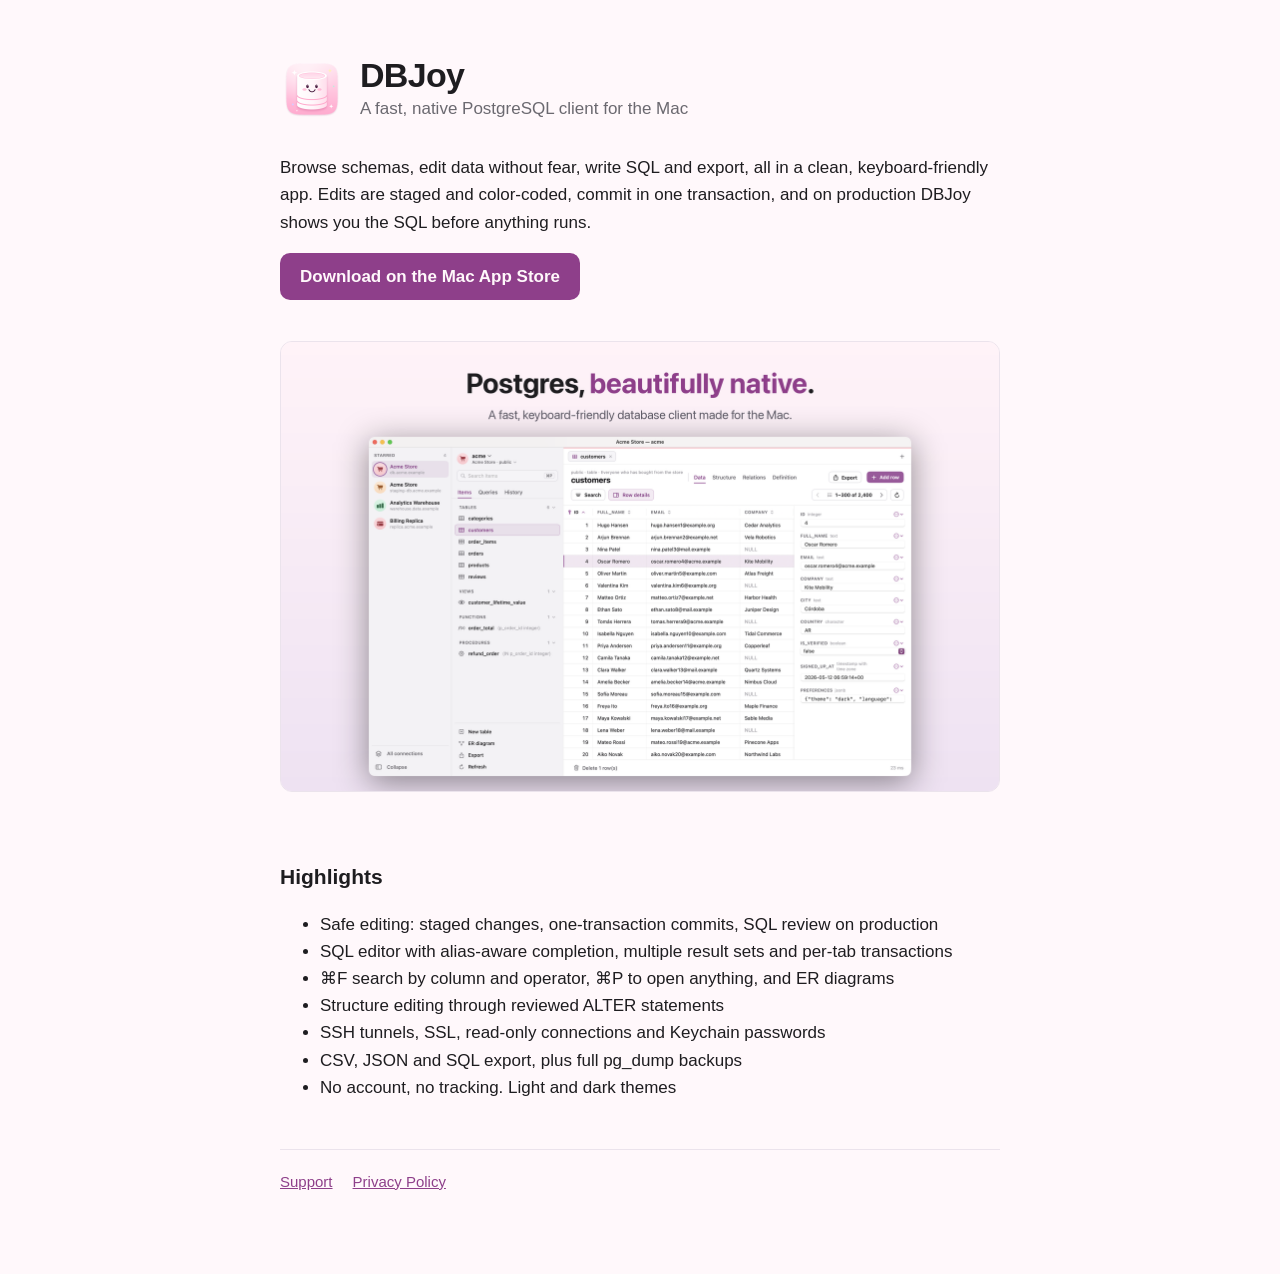
==== appstore/site/dbjoy/index.html @ 64ab4ecd "Prepare the Mac App Store build Sandboxed build variant with entitlements, a bundled askpass helper " ====
<!doctype html>
<html lang="en">
<head>
  <meta charset="utf-8">
  <meta name="viewport" content="width=device-width, initial-scale=1">
  <title>DBJoy for Mac</title>
  <meta name="description" content="A fast, native PostgreSQL client for the Mac. Browse schemas, edit data safely, write SQL and export.">
  <link rel="icon" href="icon.png">
  <link rel="stylesheet" href="style.css">
</head>
<body>
<main>
  <header>
    <img src="icon.png" alt="">
    <div>
      <h1>DBJoy</h1>
      <div class="muted">A fast, native PostgreSQL client for the Mac</div>
    </div>
  </header>

  <p>Browse schemas, edit data without fear, write SQL and export, all in a clean, keyboard-friendly app.
    Edits are staged and color-coded, commit in one transaction, and on production DBJoy shows you the SQL before
    anything runs.</p>

  <!-- Replace APP_STORE_URL with the app's App Store link once it's live. -->
  <p><a class="cta" href="APP_STORE_URL">Download on the Mac App Store</a></p>

  <img class="hero" src="screenshot.png" alt="DBJoy showing a customers table with the row details panel open">

  <h2>Highlights</h2>
  <ul>
    <li>Safe editing: staged changes, one-transaction commits, SQL review on production</li>
    <li>SQL editor with alias-aware completion, multiple result sets and per-tab transactions</li>
    <li>⌘F search by column and operator, ⌘P to open anything, and ER diagrams</li>
    <li>Structure editing through reviewed ALTER statements</li>
    <li>SSH tunnels, SSL, read-only connections and Keychain passwords</li>
    <li>CSV, JSON and SQL export, plus full pg_dump backups</li>
    <li>No account, no tracking. Light and dark themes</li>
  </ul>

  <nav><a href="support/">Support</a><a href="privacy/">Privacy Policy</a></nav>
</main>
</body>
</html>
---- appstore/site/dbjoy/style.css ----
:root {
  --bg: #fff8fb;
  --text: #1e1d20;
  --muted: #6b6970;
  --accent: #8e3f8a;
  --card: #ffffff;
  --border: #ebe3ec;
}
@media (prefers-color-scheme: dark) {
  :root {
    --bg: #17121a;
    --text: #f2f1f4;
    --muted: #a9a7ae;
    --accent: #e8a8e4;
    --card: #221b24;
    --border: #3a2f3c;
  }
}
* { box-sizing: border-box; }
body {
  margin: 0;
  background: var(--bg);
  color: var(--text);
  font: 17px/1.6 -apple-system, BlinkMacSystemFont, "SF Pro Text", "Helvetica Neue", sans-serif;
}
main { max-width: 760px; margin: 0 auto; padding: 56px 20px 80px; }
header { display: flex; align-items: center; gap: 16px; margin-bottom: 32px; }
header img { width: 64px; height: 64px; }
header a { color: inherit; text-decoration: none; }
h1 { font-size: 34px; line-height: 1.15; margin: 0; letter-spacing: -0.02em; }
h2 { font-size: 21px; margin: 36px 0 8px; }
p, li { color: var(--text); }
.muted { color: var(--muted); }
a { color: var(--accent); }
nav { display: flex; gap: 20px; margin-top: 48px; padding-top: 20px; border-top: 1px solid var(--border); font-size: 15px; }
.hero { width: 100%; border-radius: 12px; border: 1px solid var(--border); margin: 24px 0; }
.cta {
  display: inline-block; background: var(--accent); color: var(--bg); padding: 10px 20px;
  border-radius: 10px; font-weight: 600; text-decoration: none;
}
details { background: var(--card); border: 1px solid var(--border); border-radius: 10px; padding: 12px 16px; margin: 10px 0; }
summary { font-weight: 600; cursor: pointer; }
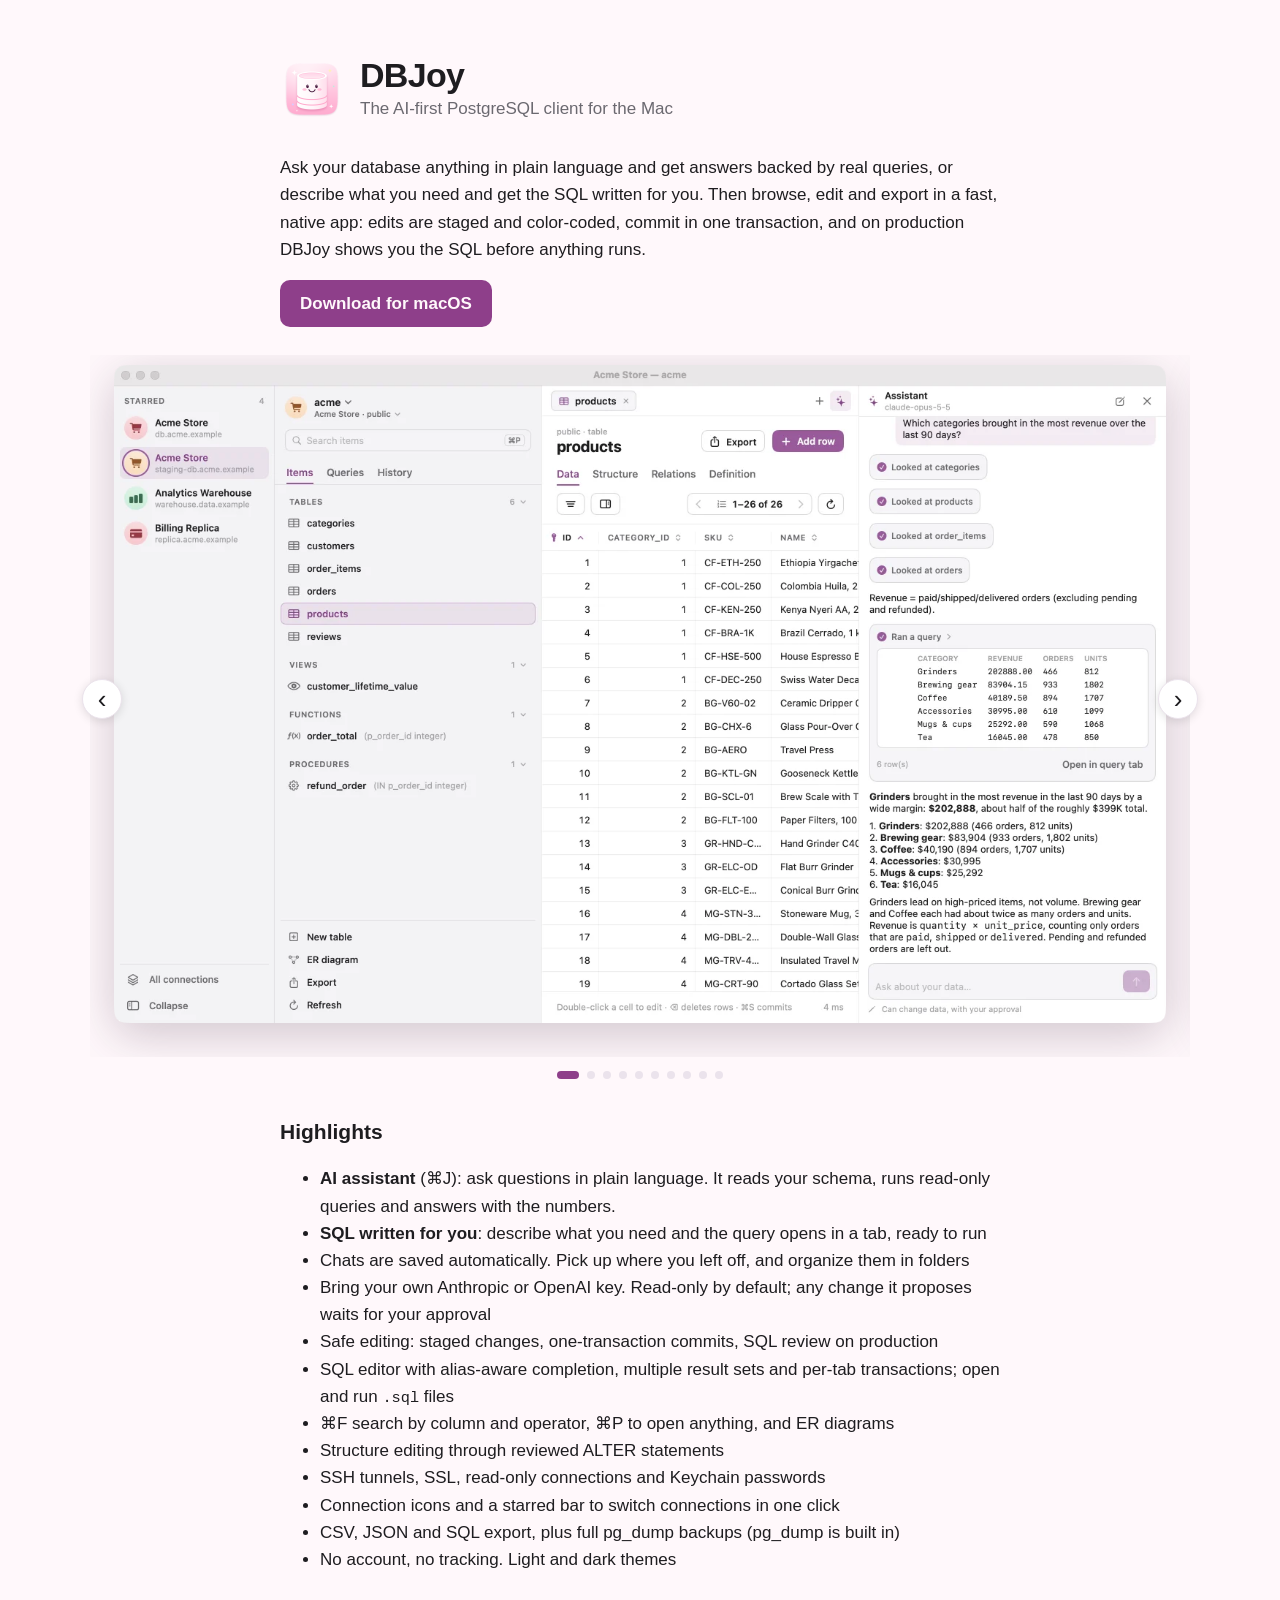
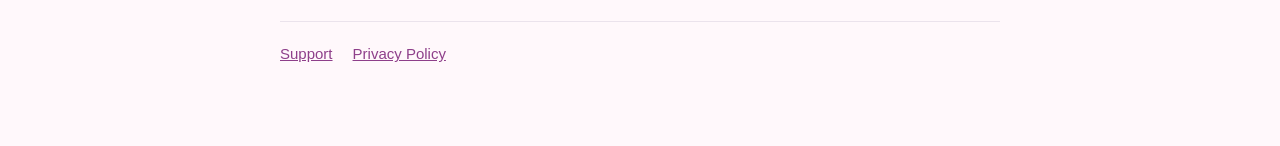
==== commit 40b85555: "Show screenshots in a carousel on the website, with the assistant Adds light and dark assistant scre" ====
--- a/appstore/site/dbjoy/index.html
+++ b/appstore/site/dbjoy/index.html
@@ -4,7 +4,7 @@
   <meta charset="utf-8">
   <meta name="viewport" content="width=device-width, initial-scale=1">
   <title>DBJoy for Mac</title>
-  <meta name="description" content="A fast, native PostgreSQL client for the Mac. Browse schemas, edit data safely, write SQL and export.">
+  <meta name="description" content="The AI-first PostgreSQL client for the Mac. Ask your database questions in plain language, get SQL written for you, and browse, edit and export with a fast, native app.">
   <link rel="icon" href="icon.png">
   <link rel="stylesheet" href="style.css">
 </head>
@@ -14,31 +14,101 @@
     <img src="icon.png" alt="">
     <div>
       <h1>DBJoy</h1>
-      <div class="muted">A fast, native PostgreSQL client for the Mac</div>
+      <div class="muted">The AI-first PostgreSQL client for the Mac</div>
     </div>
   </header>
 
-  <p>Browse schemas, edit data without fear, write SQL and export, all in a clean, keyboard-friendly app.
-    Edits are staged and color-coded, commit in one transaction, and on production DBJoy shows you the SQL before
-    anything runs.</p>
+  <p>Ask your database anything in plain language and get answers backed by real queries, or describe what you need
+    and get the SQL written for you. Then browse, edit and export in a fast, native app: edits are staged and
+    color-coded, commit in one transaction, and on production DBJoy shows you the SQL before anything runs.</p>
 
-  <!-- Replace APP_STORE_URL with the app's App Store link once it's live. -->
-  <p><a class="cta" href="APP_STORE_URL">Download on the Mac App Store</a></p>
+  <p><a class="cta" href="https://github.com/agustind/dbjoy/releases/latest">Download for macOS</a></p>
 
-  <img class="hero" src="screenshot.png" alt="DBJoy showing a customers table with the row details panel open">
+  <section class="carousel" aria-roledescription="carousel" aria-label="Screenshots">
+    <div class="track" tabindex="0">
+      <figure><img src="screens/09-assistant.webp" width="1440" height="900" alt="The AI assistant answering which categories brought in the most revenue, with the query it ran and its results"></figure>
+      <figure><img src="screens/10-assistant-sql-dark.webp" width="1440" height="900" loading="lazy" alt="The assistant writing a top-customers query and opening it in a query tab, in dark mode"></figure>
+      <figure><img src="screens/01-browse.webp" width="1440" height="900" loading="lazy" alt="Browsing a customers table with the row details panel open"></figure>
+      <figure><img src="screens/02-edit.webp" width="1440" height="900" loading="lazy" alt="Staged, color-coded edits in the data grid"></figure>
+      <figure><img src="screens/03-review.webp" width="1440" height="900" loading="lazy" alt="Reviewing the SQL of a change before it runs on production"></figure>
+      <figure><img src="screens/04-sql.webp" width="1440" height="900" loading="lazy" alt="The SQL editor with completion and multiple result sets"></figure>
+      <figure><img src="screens/05-diagram.webp" width="1440" height="900" loading="lazy" alt="An ER diagram of a schema"></figure>
+      <figure><img src="screens/06-search-dark.webp" width="1440" height="900" loading="lazy" alt="Searching rows by column and operator, in dark mode"></figure>
+      <figure><img src="screens/07-connections.webp" width="1440" height="900" loading="lazy" alt="Saved connections grouped and color-coded by environment"></figure>
+      <figure><img src="screens/08-structure-dark.webp" width="1440" height="900" loading="lazy" alt="Editing a table's structure, in dark mode"></figure>
+    </div>
+    <button class="arrow prev" type="button" aria-label="Previous screenshot">‹</button>
+    <button class="arrow next" type="button" aria-label="Next screenshot">›</button>
+    <div class="dots" role="group" aria-label="Choose a screenshot"></div>
+  </section>
 
   <h2>Highlights</h2>
   <ul>
+    <li><strong>AI assistant</strong> (⌘J): ask questions in plain language. It reads your schema, runs read-only
+      queries and answers with the numbers.</li>
+    <li><strong>SQL written for you</strong>: describe what you need and the query opens in a tab, ready to run</li>
+    <li>Chats are saved automatically. Pick up where you left off, and organize them in folders</li>
+    <li>Bring your own Anthropic or OpenAI key. Read-only by default; any change it proposes waits for your approval</li>
     <li>Safe editing: staged changes, one-transaction commits, SQL review on production</li>
-    <li>SQL editor with alias-aware completion, multiple result sets and per-tab transactions</li>
+    <li>SQL editor with alias-aware completion, multiple result sets and per-tab transactions; open and run
+      <code>.sql</code> files</li>
     <li>⌘F search by column and operator, ⌘P to open anything, and ER diagrams</li>
     <li>Structure editing through reviewed ALTER statements</li>
     <li>SSH tunnels, SSL, read-only connections and Keychain passwords</li>
-    <li>CSV, JSON and SQL export, plus full pg_dump backups</li>
+    <li>Connection icons and a starred bar to switch connections in one click</li>
+    <li>CSV, JSON and SQL export, plus full pg_dump backups (pg_dump is built in)</li>
     <li>No account, no tracking. Light and dark themes</li>
   </ul>
 
   <nav><a href="support/">Support</a><a href="privacy/">Privacy Policy</a></nav>
 </main>
+<script>
+  (() => {
+    const root = document.querySelector('.carousel');
+    const track = root.querySelector('.track');
+    const slides = [...track.children];
+    const dots = root.querySelector('.dots');
+    const smooth = matchMedia('(prefers-reduced-motion: reduce)').matches ? 'auto' : 'smooth';
+    let current = 0;
+
+    slides.forEach((slide, i) => {
+      slide.setAttribute('role', 'group');
+      slide.setAttribute('aria-roledescription', 'slide');
+      slide.setAttribute('aria-label', `${i + 1} of ${slides.length}`);
+      const dot = document.createElement('button');
+      dot.type = 'button';
+      dot.setAttribute('aria-label', `Screenshot ${i + 1}`);
+      dot.addEventListener('click', () => go(i));
+      dots.append(dot);
+    });
+
+    function go(i) {
+      const index = (i + slides.length) % slides.length;
+      track.scrollTo({ left: slides[index].offsetLeft - track.offsetLeft, behavior: smooth });
+      setCurrent(index);
+    }
+
+    function setCurrent(index) {
+      current = index;
+      [...dots.children].forEach((dot, i) => dot.setAttribute('aria-current', i === current));
+    }
+
+    // Keeps the dots in sync when the user swipes or scrolls the track directly.
+    let settle;
+    function update() {
+      clearTimeout(settle);
+      settle = setTimeout(() => setCurrent(Math.round(track.scrollLeft / track.clientWidth)), 120);
+    }
+
+    root.querySelector('.prev').addEventListener('click', () => go(current - 1));
+    root.querySelector('.next').addEventListener('click', () => go(current + 1));
+    track.addEventListener('scroll', update, { passive: true });
+    track.addEventListener('keydown', (e) => {
+      if (e.key === 'ArrowLeft') { e.preventDefault(); go(current - 1); }
+      if (e.key === 'ArrowRight') { e.preventDefault(); go(current + 1); }
+    });
+    setCurrent(0);
+  })();
+</script>
 </body>
 </html>
--- a/appstore/site/dbjoy/style.css
+++ b/appstore/site/dbjoy/style.css
@@ -19,6 +19,7 @@
 * { box-sizing: border-box; }
 body {
   margin: 0;
+  overflow-x: clip;
   background: var(--bg);
   color: var(--text);
   font: 17px/1.6 -apple-system, BlinkMacSystemFont, "SF Pro Text", "Helvetica Neue", sans-serif;
@@ -33,7 +34,38 @@
 .muted { color: var(--muted); }
 a { color: var(--accent); }
 nav { display: flex; gap: 20px; margin-top: 48px; padding-top: 20px; border-top: 1px solid var(--border); font-size: 15px; }
-.hero { width: 100%; border-radius: 12px; border: 1px solid var(--border); margin: 24px 0; }
+code { font: 0.9em ui-monospace, "SF Mono", Menlo, monospace; }
+
+/* Screenshot carousel: wider than the text column, one slide per view, swipe or arrows. */
+.carousel {
+  position: relative; width: min(1100px, calc(100vw - 32px));
+  margin: 28px 0 8px calc(50% - min(550px, 50vw - 16px));
+}
+.track {
+  display: flex; overflow-x: auto; scroll-snap-type: x mandatory; scrollbar-width: none;
+}
+.track::-webkit-scrollbar { display: none; }
+.track:focus-visible { outline: 2px solid var(--accent); outline-offset: 3px; }
+.track figure { flex: 0 0 100%; margin: 0; padding: 10px 24px 34px; scroll-snap-align: start; }
+/* Raw window captures: transparent rounded corners, so a shadow frames them. */
+.track img { display: block; width: 100%; height: auto; filter: drop-shadow(0 12px 24px rgba(40, 20, 45, 0.22)); }
+.arrow {
+  position: absolute; top: calc(50% - 18px); transform: translateY(-50%);
+  width: 40px; height: 40px; border-radius: 50%; border: 1px solid var(--border);
+  background: var(--card); color: var(--text); font-size: 26px; line-height: 1; cursor: pointer;
+  box-shadow: 0 2px 10px rgba(0, 0, 0, 0.12);
+}
+.arrow:hover { color: var(--accent); }
+.arrow:focus-visible { outline: 2px solid var(--accent); outline-offset: 2px; }
+.prev { left: -8px; }
+.next { right: -8px; }
+.dots { display: flex; justify-content: center; gap: 8px; margin-top: 14px; }
+.dots button {
+  width: 8px; height: 8px; padding: 0; border: 0; border-radius: 50%; cursor: pointer;
+  background: var(--border);
+}
+.dots button[aria-current="true"] { background: var(--accent); width: 22px; border-radius: 4px; }
+@media (max-width: 600px) { .arrow { display: none; } }
 .cta {
   display: inline-block; background: var(--accent); color: var(--bg); padding: 10px 20px;
   border-radius: 10px; font-weight: 600; text-decoration: none;
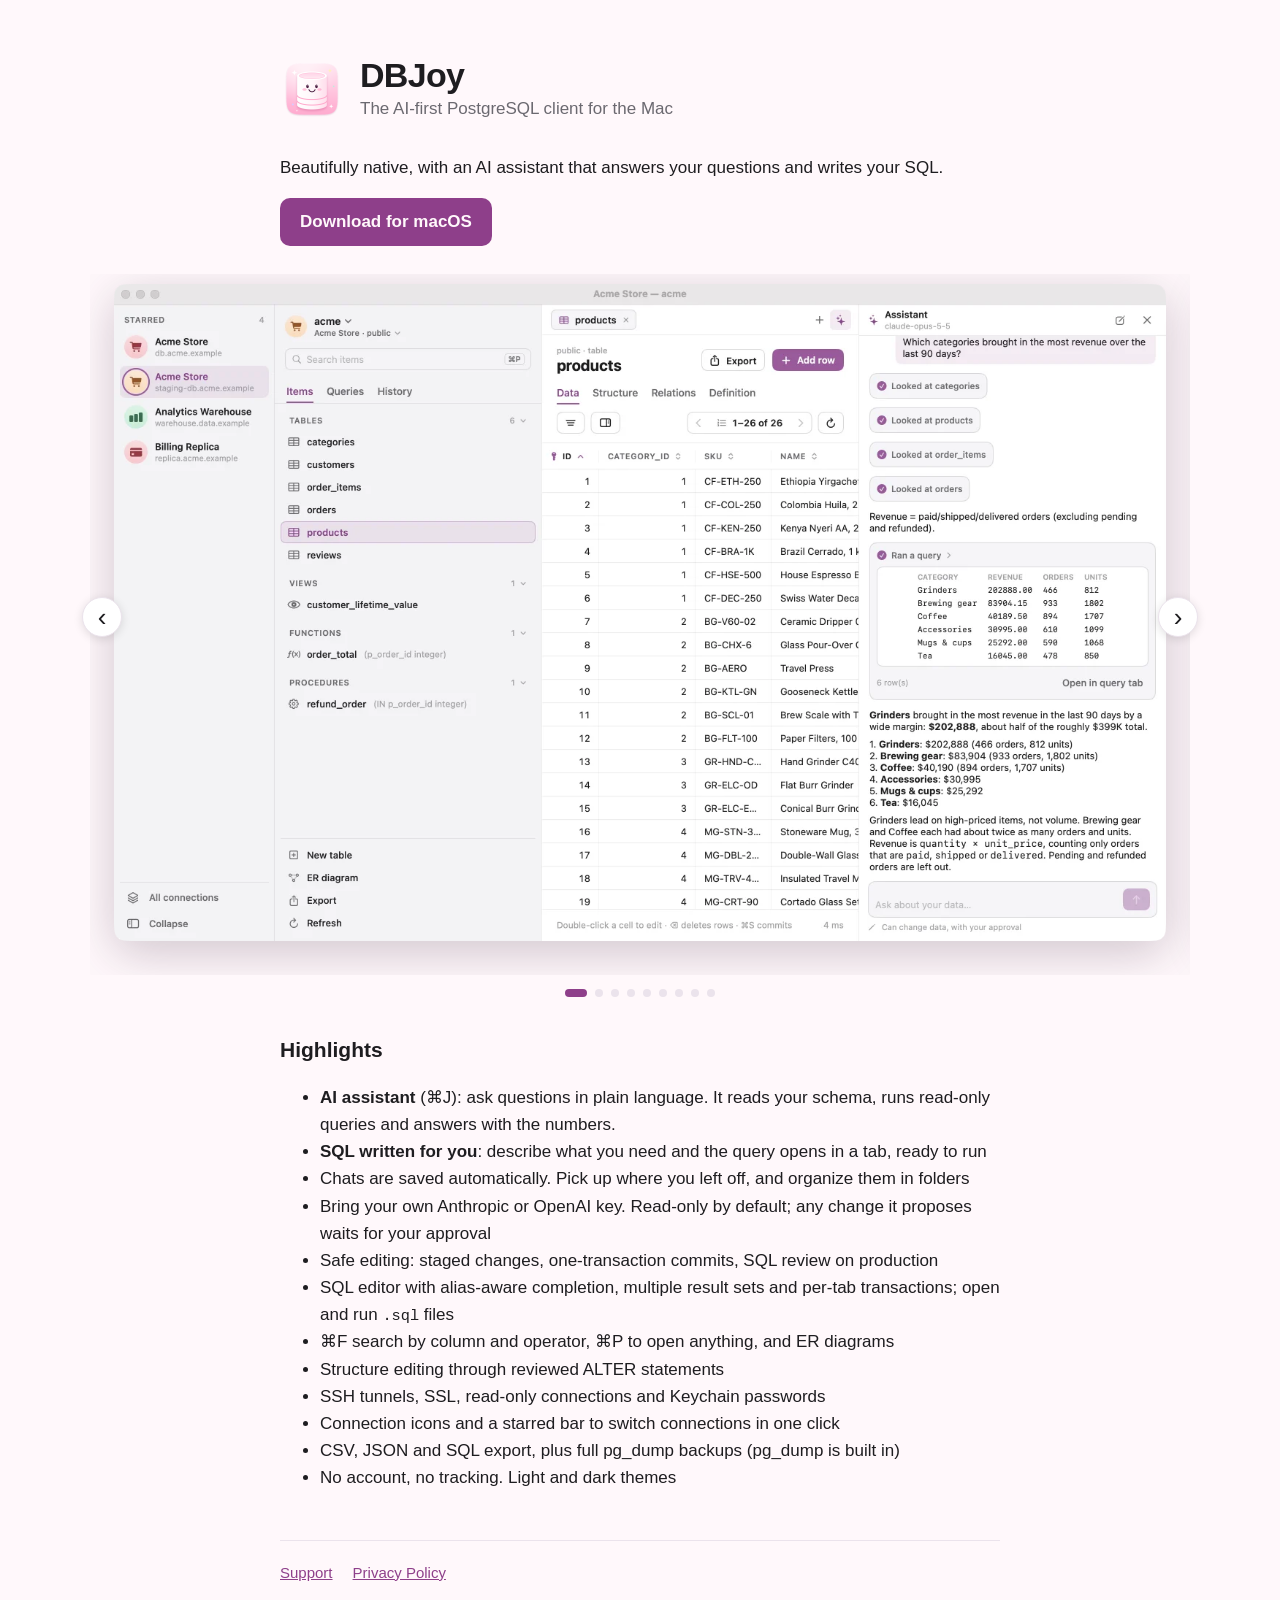
==== commit f86c06d2: "Lead the README and website with the AI assistant Uses the assistant screenshot in the README, short" ====
--- a/appstore/site/dbjoy/index.html
+++ b/appstore/site/dbjoy/index.html
@@ -18,9 +18,7 @@
     </div>
   </header>
 
-  <p>Ask your database anything in plain language and get answers backed by real queries, or describe what you need
-    and get the SQL written for you. Then browse, edit and export in a fast, native app: edits are staged and
-    color-coded, commit in one transaction, and on production DBJoy shows you the SQL before anything runs.</p>
+  <p>Beautifully native, with an AI assistant that answers your questions and writes your SQL.</p>
 
   <p><a class="cta" href="https://github.com/agustind/dbjoy/releases/latest">Download for macOS</a></p>
 
@@ -34,7 +32,6 @@
       <figure><img src="screens/04-sql.webp" width="1440" height="900" loading="lazy" alt="The SQL editor with completion and multiple result sets"></figure>
       <figure><img src="screens/05-diagram.webp" width="1440" height="900" loading="lazy" alt="An ER diagram of a schema"></figure>
       <figure><img src="screens/06-search-dark.webp" width="1440" height="900" loading="lazy" alt="Searching rows by column and operator, in dark mode"></figure>
-      <figure><img src="screens/07-connections.webp" width="1440" height="900" loading="lazy" alt="Saved connections grouped and color-coded by environment"></figure>
       <figure><img src="screens/08-structure-dark.webp" width="1440" height="900" loading="lazy" alt="Editing a table's structure, in dark mode"></figure>
     </div>
     <button class="arrow prev" type="button" aria-label="Previous screenshot">‹</button>
